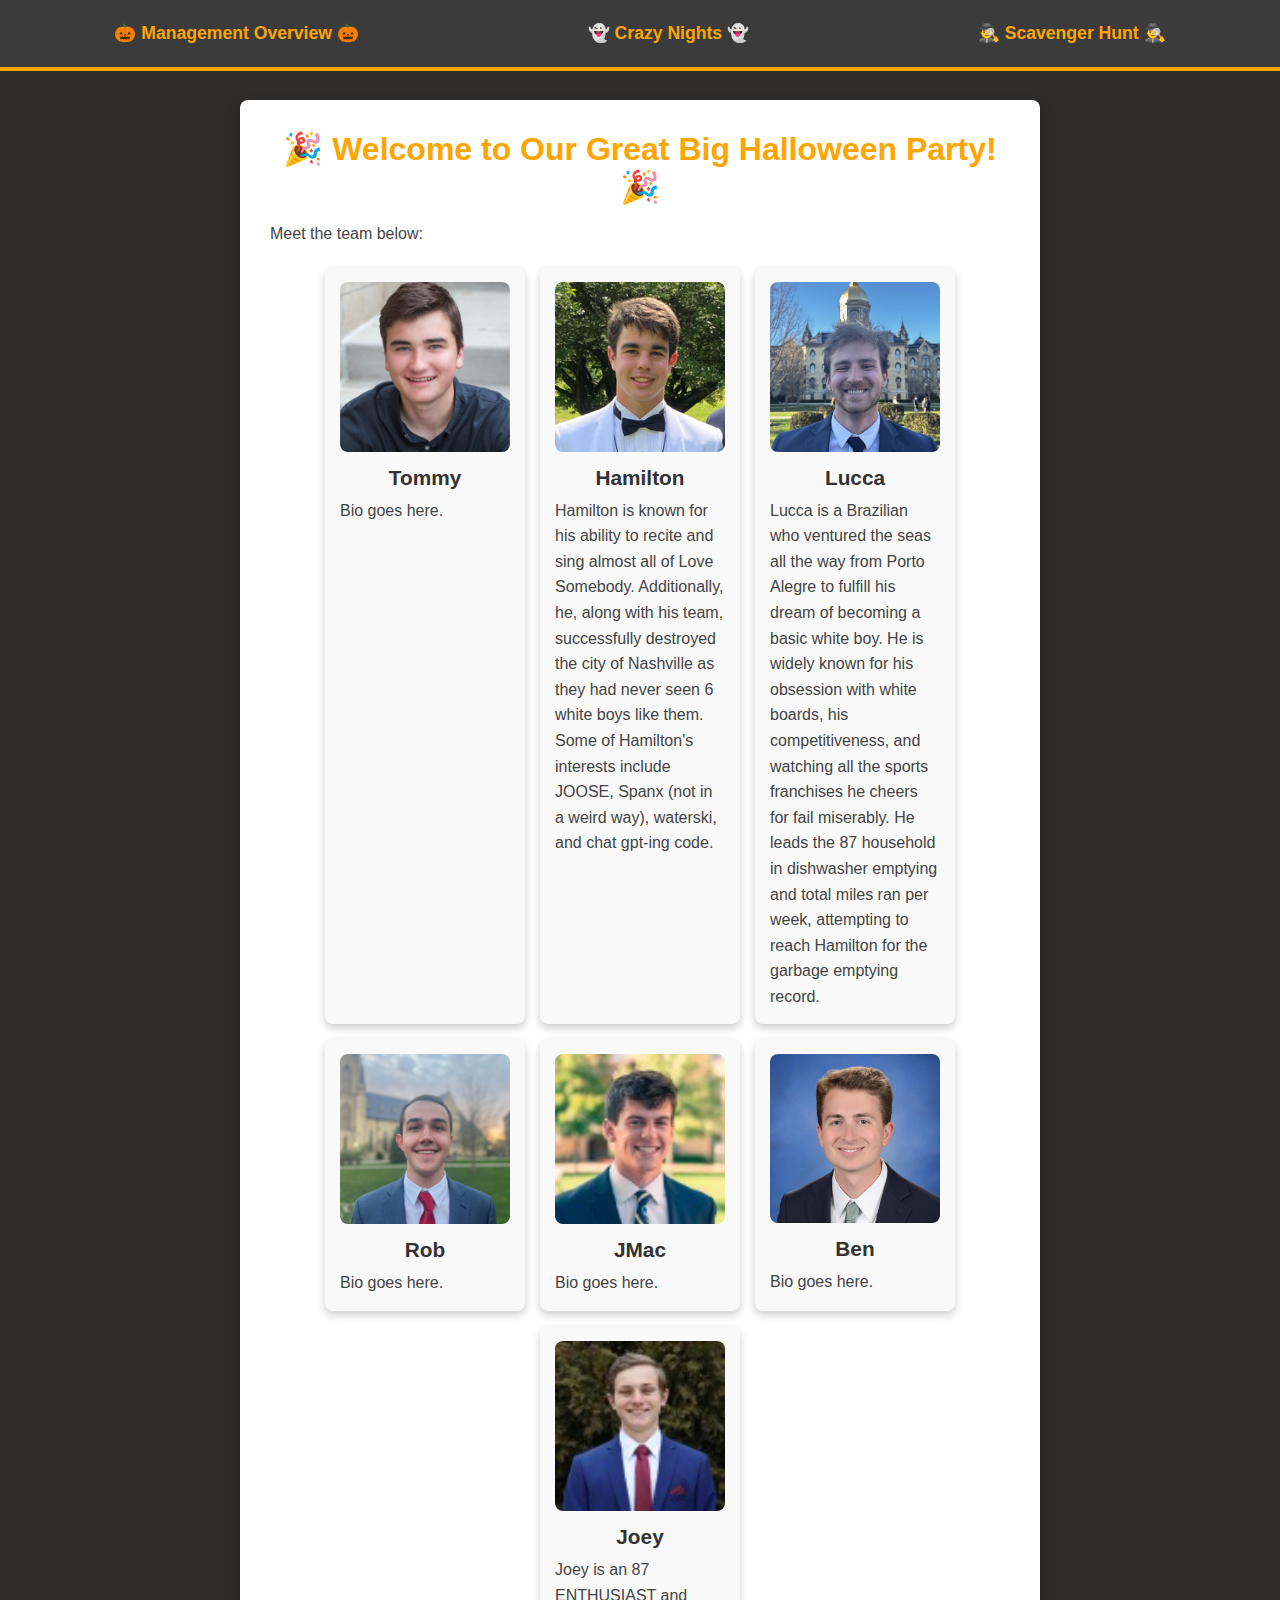
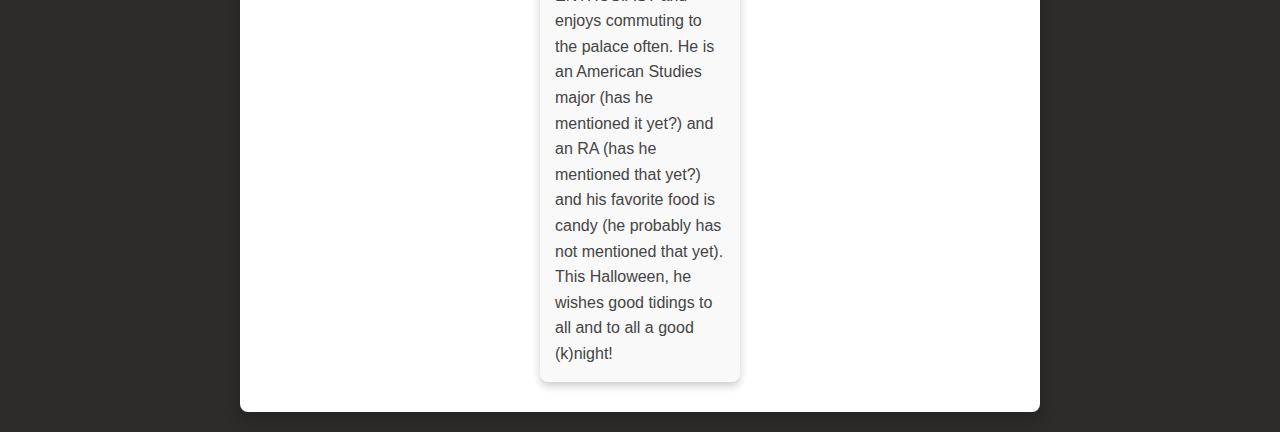
==== index.html @ c9ee4cc4 "INITIAL" ====
<!DOCTYPE html>
<html lang="en">
<head>
    <meta charset="UTF-8">
    <meta name="viewport" content="width=device-width, initial-scale=1.0">
    <title>Halloween Party</title>
    <link rel="stylesheet" href="style.css">
</head>
<body>
    <!-- Navigation Banner -->
    <header>
        <div class="banner">
            <a href="index.html">🎃 Management Overview 🎃</a>
            <a href="spooky.html">👻 Crazy Nights 👻</a>
            <a href="hunt.html">🕵️‍♂️ Scavenger Hunt 🕵️‍♂️</a>
        </div>
    </header>

    <!-- Welcome Section -->
    <main class="content">
        <section class="welcome">
            <h1>🎉 Welcome to Our Great Big Halloween Party! 🎉</h1>
            <p>Meet the team below:</p>
            
            <!-- Hosts Section -->
            <div class="hosts">
                <div class="host">
                    <img src="gallery/tommy.jpg" alt="Tommy">
                    <h3>Tommy</h3>
                    <p>Bio goes here.</p>
                </div>
                <div class="host">
                    <img src="gallery/hamilton.jpg" alt="Hamilton">
                    <h3>Hamilton</h3>
                    <p>Hamilton is known for his ability to recite and sing almost all of Love Somebody. Additionally, he, along with his team, successfully destroyed the city of Nashville as they had never seen 6 white boys like them. Some of Hamilton's interests include JOOSE, Spanx (not in a weird way), waterski, and chat gpt-ing code.</p>
                </div>
                <div class="host">
                    <img src="gallery/lucca.jpg" alt="Lucca">
                    <h3>Lucca</h3>
                    <p>Lucca is a Brazilian who ventured the seas all the way from Porto Alegre to fulfill his dream of becoming a basic white boy. He is widely known for his obsession with white boards, his competitiveness, and watching all the sports franchises he cheers for fail miserably. He leads the 87 household in dishwasher emptying and total miles ran per week, attempting to reach Hamilton for the garbage emptying record.</p>
                </div>
                <div class="host">
                    <img src="gallery/rob.jpg" alt="Rob">
                    <h3>Rob</h3>
                    <p>Bio goes here.</p>
                </div>
                <div class="host">
                    <img src="gallery/jmac.jpg" alt="JMac">
                    <h3>JMac</h3>
                    <p>Bio goes here.</p>
                </div>
                <div class="host">
                    <img src="gallery/ben.jpg" alt="Ben">
                    <h3>Ben</h3>
                    <p>Bio goes here.</p>
                </div>
                <div class="host">
                    <img src="gallery/joey.jpg" alt="Joey">
                    <h3>Joey</h3>
                    <p>Joey is an 87 ENTHUSIAST and enjoys commuting to the palace often. He is an American Studies major (has he mentioned it yet?) and an RA (has he mentioned that yet?) and his favorite food is candy (he probably has not mentioned that yet). This Halloween, he wishes good tidings to all and to all a good (k)night!</p>
                </div>
            </div>
        </section>
    </main>
</body>
</html>
---- style.css ----
/* Reset and Base Styles */
* {
    margin: 0;
    padding: 0;
    box-sizing: border-box;
}

body {
    font-family: 'Arial', sans-serif;
    color: #333;
    background-color: #2e2b2b;
    display: flex;
    justify-content: center;
    align-items: flex-start; /* Align at the top to allow content growth */
    min-height: 100vh;
    padding-top: 80px; /* Allow space for the fixed header */
}

header {
    width: 100%;
    position: fixed;
    top: 0;
    left: 0;
    z-index: 1000;
}

/* Center Content Container */
main {
    width: 100%;
    max-width: 1200px;
    display: flex;
    justify-content: center;
    box-sizing: border-box;
    padding: 20px;
}

/* Navigation Banner */
.banner {
    display: flex;
    justify-content: space-around;
    background-color: #3b3b3b;
    padding: 15px 0;
    border-bottom: 4px solid #ffa500;
    font-size: 1.1rem;
    color: #fff;
}

.banner a {
    color: #ffa500;
    text-decoration: none;
    font-weight: bold;
    padding: 8px 16px;
    border-radius: 8px;
    transition: all 0.3s ease;
}

.banner a:hover {
    background-color: #ffa500;
    color: #3b3b3b;
}

/* Content Box */
.content {
    width: 90%;
    max-width: 800px;
    padding: 30px;
    margin: 20px 0; /* Dynamic top and bottom margin to allow room for growth */
    background-color: #fff;
    border-radius: 8px;
    box-shadow: 0 8px 16px rgba(0, 0, 0, 0.2);
    text-align: center;
}

/* Left-align text within the content */
.content p,
.content h2,
.content li {
    text-align: left;
    color: #444;
}

/* Headings */
h1 {
    font-size: 2rem;
    color: #ffa500;
    margin-bottom: 15px;
}

p {
    font-size: 1rem;
    line-height: 1.6;
}

h2 {
    font-size: 1.5rem;
    font-weight: bold;
    color: #444;
}

li {
    margin-bottom: 5px;
}

/* Hosts Section */
.hosts {
    display: flex;
    flex-wrap: wrap;
    gap: 15px;
    justify-content: center;
    margin-top: 20px;
}

.host {
    flex: 0 1 200px;
    background-color: #f9f9f9;
    padding: 15px;
    border-radius: 8px;
    box-shadow: 0 4px 8px rgba(0, 0, 0, 0.2);
    transition: transform 0.3s ease;
}

.host:hover {
    transform: translateY(-5px);
}

.host img {
    width: 100%;
    border-radius: 8px;
    margin-bottom: 10px;
}

.host h3 {
    font-size: 1.3rem;
    color: #333;
    margin-bottom: 8px;
}

/* Image Gallery */
.image-gallery {
    display: grid;
    grid-template-columns: repeat(auto-fit, minmax(280px, 1fr));
    gap: 15px;
    margin-top: 20px;
}

.image-item {
    background-color: #f9f9f9;
    padding: 10px;
    border-radius: 8px;
    text-align: center;
    box-shadow: 0 4px 8px rgba(0, 0, 0, 0.2);
}

.image-item img {
    width: 100%;
    border-radius: 8px;
    margin-bottom: 10px;
}

/* Scavenger Hunt Clues */
.clues p {
    font-size: 1rem;
    margin: 15px 0;
    color: #444;
}

/* Responsive Adjustments */
@media (max-width: 768px) {
    /* Adjust navigation for smaller screens */
    .banner {
        flex-direction: column;
        padding: 10px;
    }

    /* Center-align text within the content on mobile */
    .content p,
    .content h2,
    .content li {
        text-align: center;
    }

    /* Stack host items on smaller screens */
    .hosts {
        flex-direction: column;
        align-items: center;
    }

    .host {
        width: 100%;
        max-width: 300px;
    }

    /* Reduce font sizes for mobile readability */
    h1 {
        font-size: 1.5rem;
    }

    h2 {
        font-size: 1.25rem;
    }

    p {
        font-size: 0.9rem;
    }
}
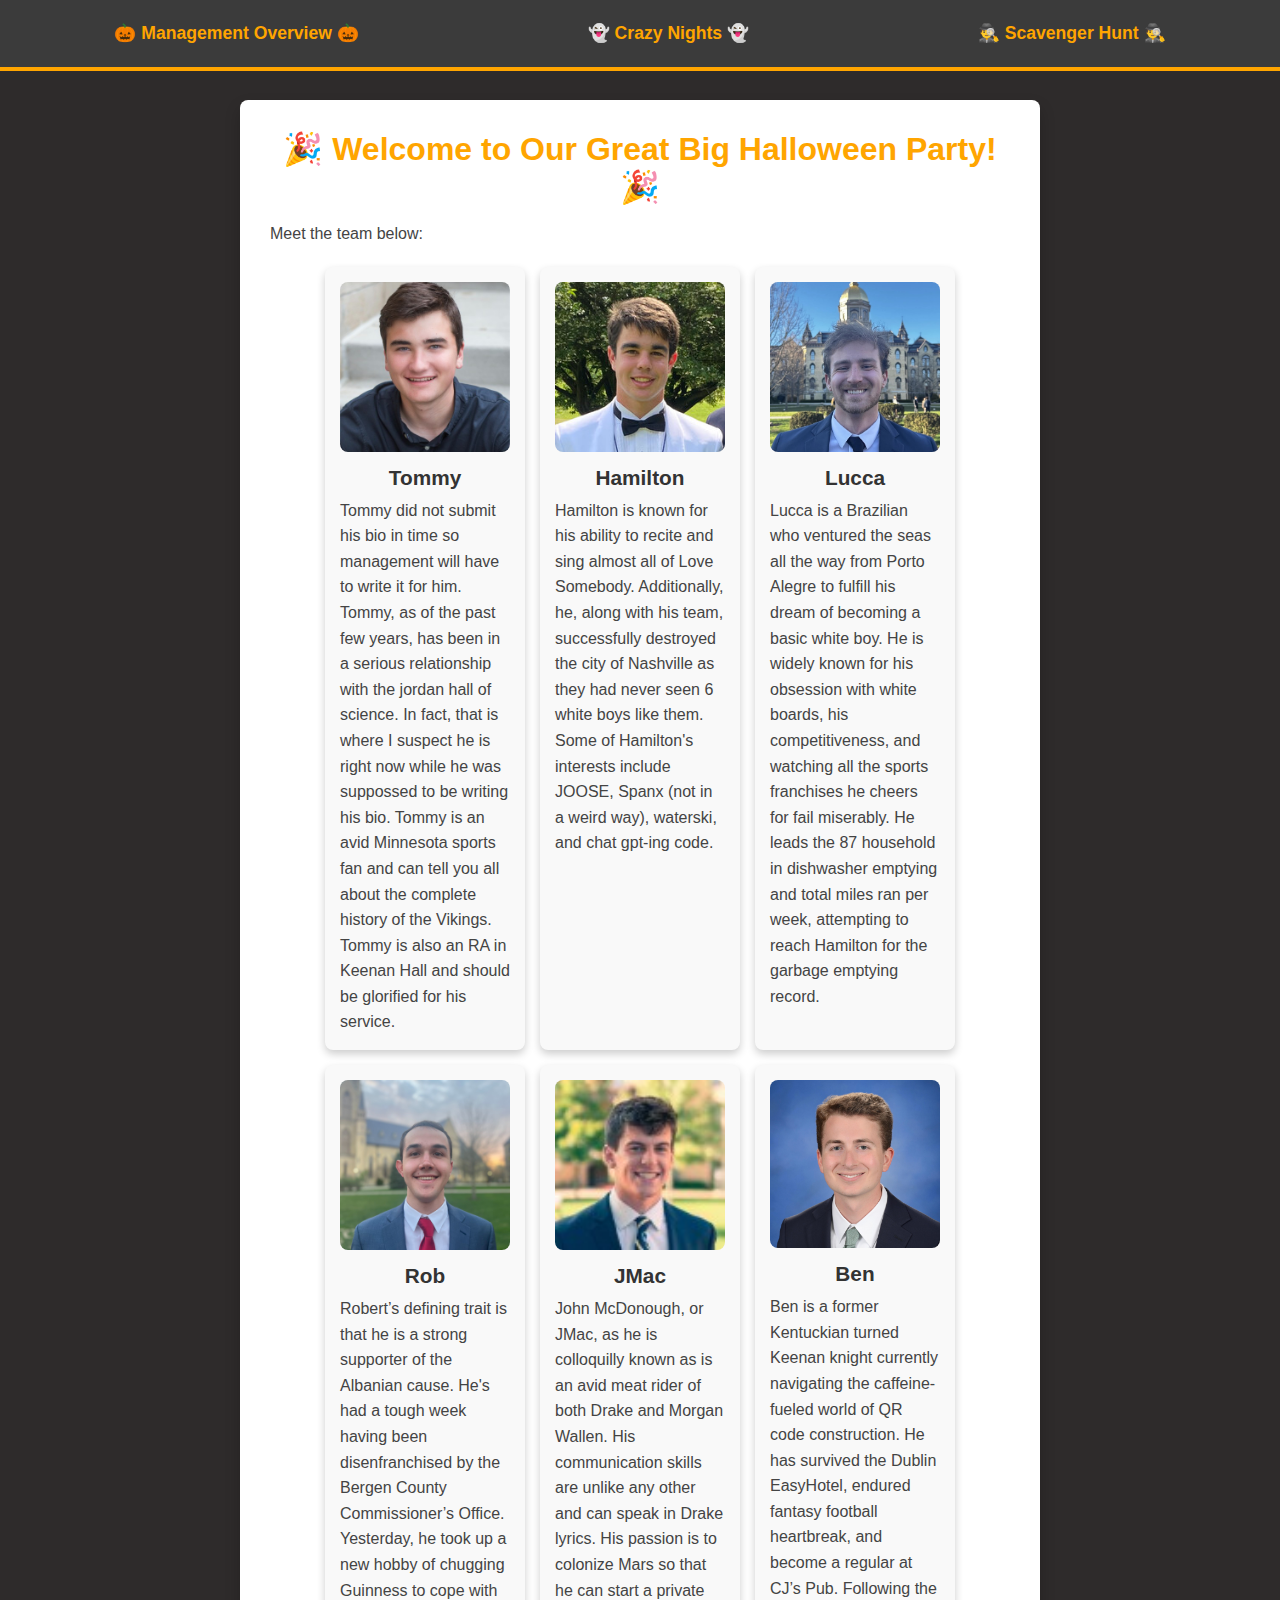
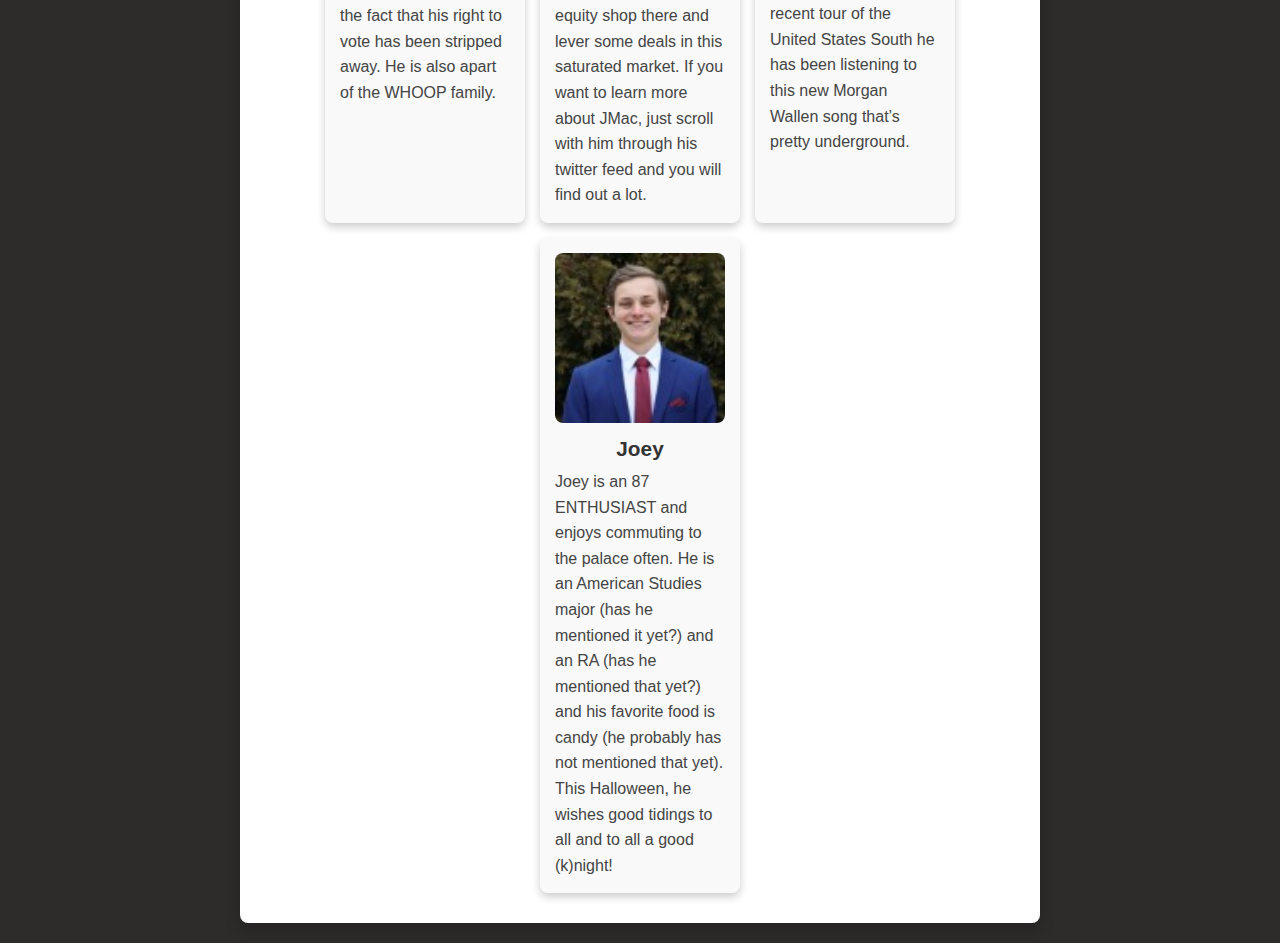
==== commit 8c4475a7: "Updated HTML and captions for images from pic1 to pic70" ====
--- a/index.html
+++ b/index.html
@@ -27,7 +27,7 @@
                 <div class="host">
                     <img src="gallery/tommy.jpg" alt="Tommy">
                     <h3>Tommy</h3>
-                    <p>Bio goes here.</p>
+                    <p>Tommy did not submit his bio in time so management will have to write it for him. Tommy, as of the past few years, has been in a serious relationship with the jordan hall of science. In fact, that is where I suspect he is right now while he was suppossed to be writing his bio. Tommy is an avid Minnesota sports fan and can tell you all about the complete history of the Vikings. Tommy is also an RA in Keenan Hall and should be glorified for his service.</p>
                 </div>
                 <div class="host">
                     <img src="gallery/hamilton.jpg" alt="Hamilton">
@@ -42,17 +42,17 @@
                 <div class="host">
                     <img src="gallery/rob.jpg" alt="Rob">
                     <h3>Rob</h3>
-                    <p>Bio goes here.</p>
+                    <p>Robert’s defining trait is that he is a strong supporter of the Albanian cause. He's had a tough week having been disenfranchised by the Bergen County Commissioner’s Office. Yesterday, he took up a new hobby of chugging Guinness to cope with the fact that his right to vote has been stripped away. He is also apart of the WHOOP family.</p>
                 </div>
                 <div class="host">
                     <img src="gallery/jmac.jpg" alt="JMac">
                     <h3>JMac</h3>
-                    <p>Bio goes here.</p>
+                    <p>John McDonough, or JMac, as he is colloquilly known as is an avid meat rider of both Drake and Morgan Wallen. His communication skills are unlike any other and can speak in Drake lyrics. His passion is to colonize Mars so that he can start a private equity shop there and lever some deals in this saturated market. If you want to learn more about JMac, just scroll with him through his twitter feed and you will find out a lot.</p>
                 </div>
                 <div class="host">
                     <img src="gallery/ben.jpg" alt="Ben">
                     <h3>Ben</h3>
-                    <p>Bio goes here.</p>
+                    <p>Ben is a former Kentuckian turned Keenan knight currently navigating the caffeine-fueled world of QR code construction. He has survived the Dublin EasyHotel, endured fantasy football heartbreak, and become a regular at CJ’s Pub. Following the recent tour of the United States South he has been listening to this new Morgan Wallen song that’s pretty underground.</p>
                 </div>
                 <div class="host">
                     <img src="gallery/joey.jpg" alt="Joey">
--- a/style.css
+++ b/style.css
@@ -11,7 +11,7 @@
     background-color: #2e2b2b;
     display: flex;
     justify-content: center;
-    align-items: flex-start; /* Align at the top to allow content growth */
+    align-items: flex-start;
     min-height: 100vh;
     padding-top: 80px; /* Allow space for the fixed header */
 }
@@ -64,7 +64,7 @@
     width: 90%;
     max-width: 800px;
     padding: 30px;
-    margin: 20px 0; /* Dynamic top and bottom margin to allow room for growth */
+    margin: 20px 0;
     background-color: #fff;
     border-radius: 8px;
     box-shadow: 0 8px 16px rgba(0, 0, 0, 0.2);
@@ -166,10 +166,16 @@
 
 /* Responsive Adjustments */
 @media (max-width: 768px) {
-    /* Adjust navigation for smaller screens */
+    /* Adjust banner for smaller screens */
     .banner {
         flex-direction: column;
-        padding: 10px;
+        padding: 8px 0; /* Smaller padding */
+        font-size: 0.9rem; /* Smaller font size */
+    }
+
+    .banner a {
+        padding: 6px 12px; /* Smaller padding on links */
+        font-size: 0.9rem; /* Smaller font size for links */
     }
 
     /* Center-align text within the content on mobile */
